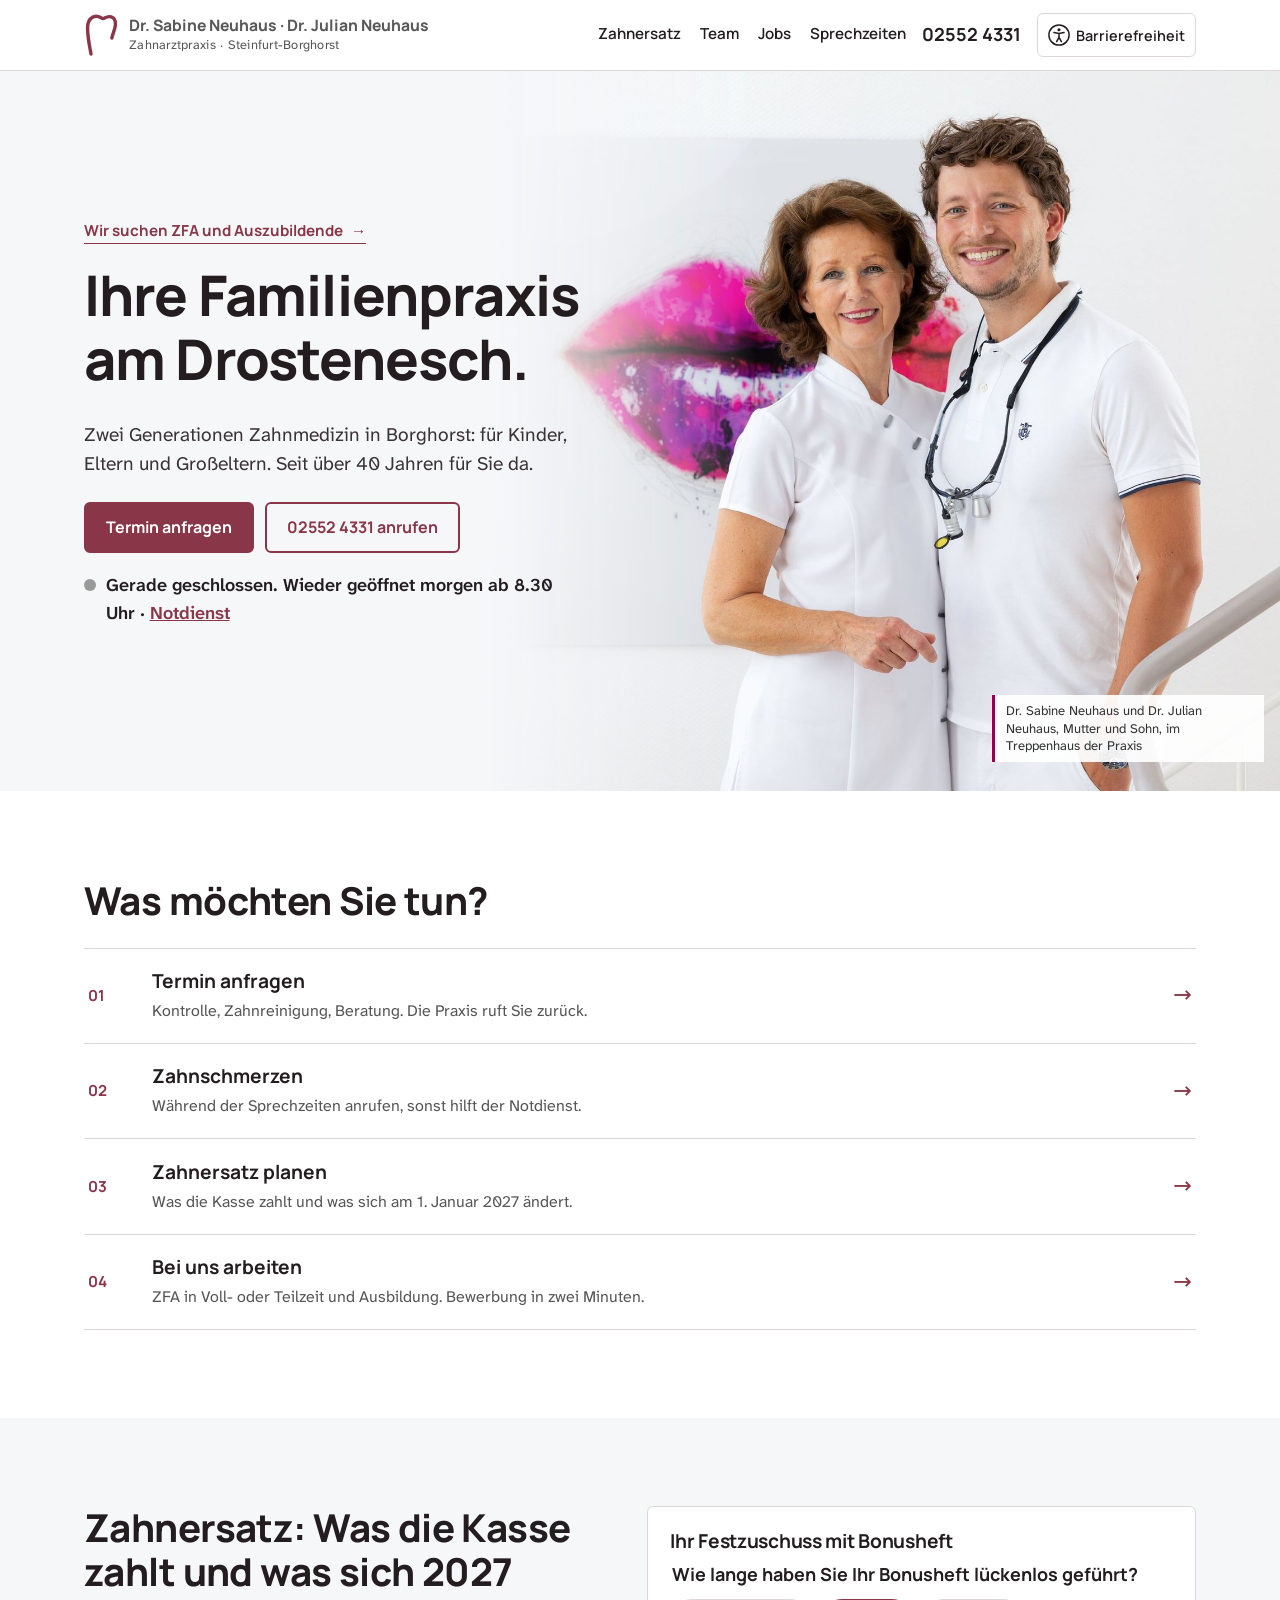
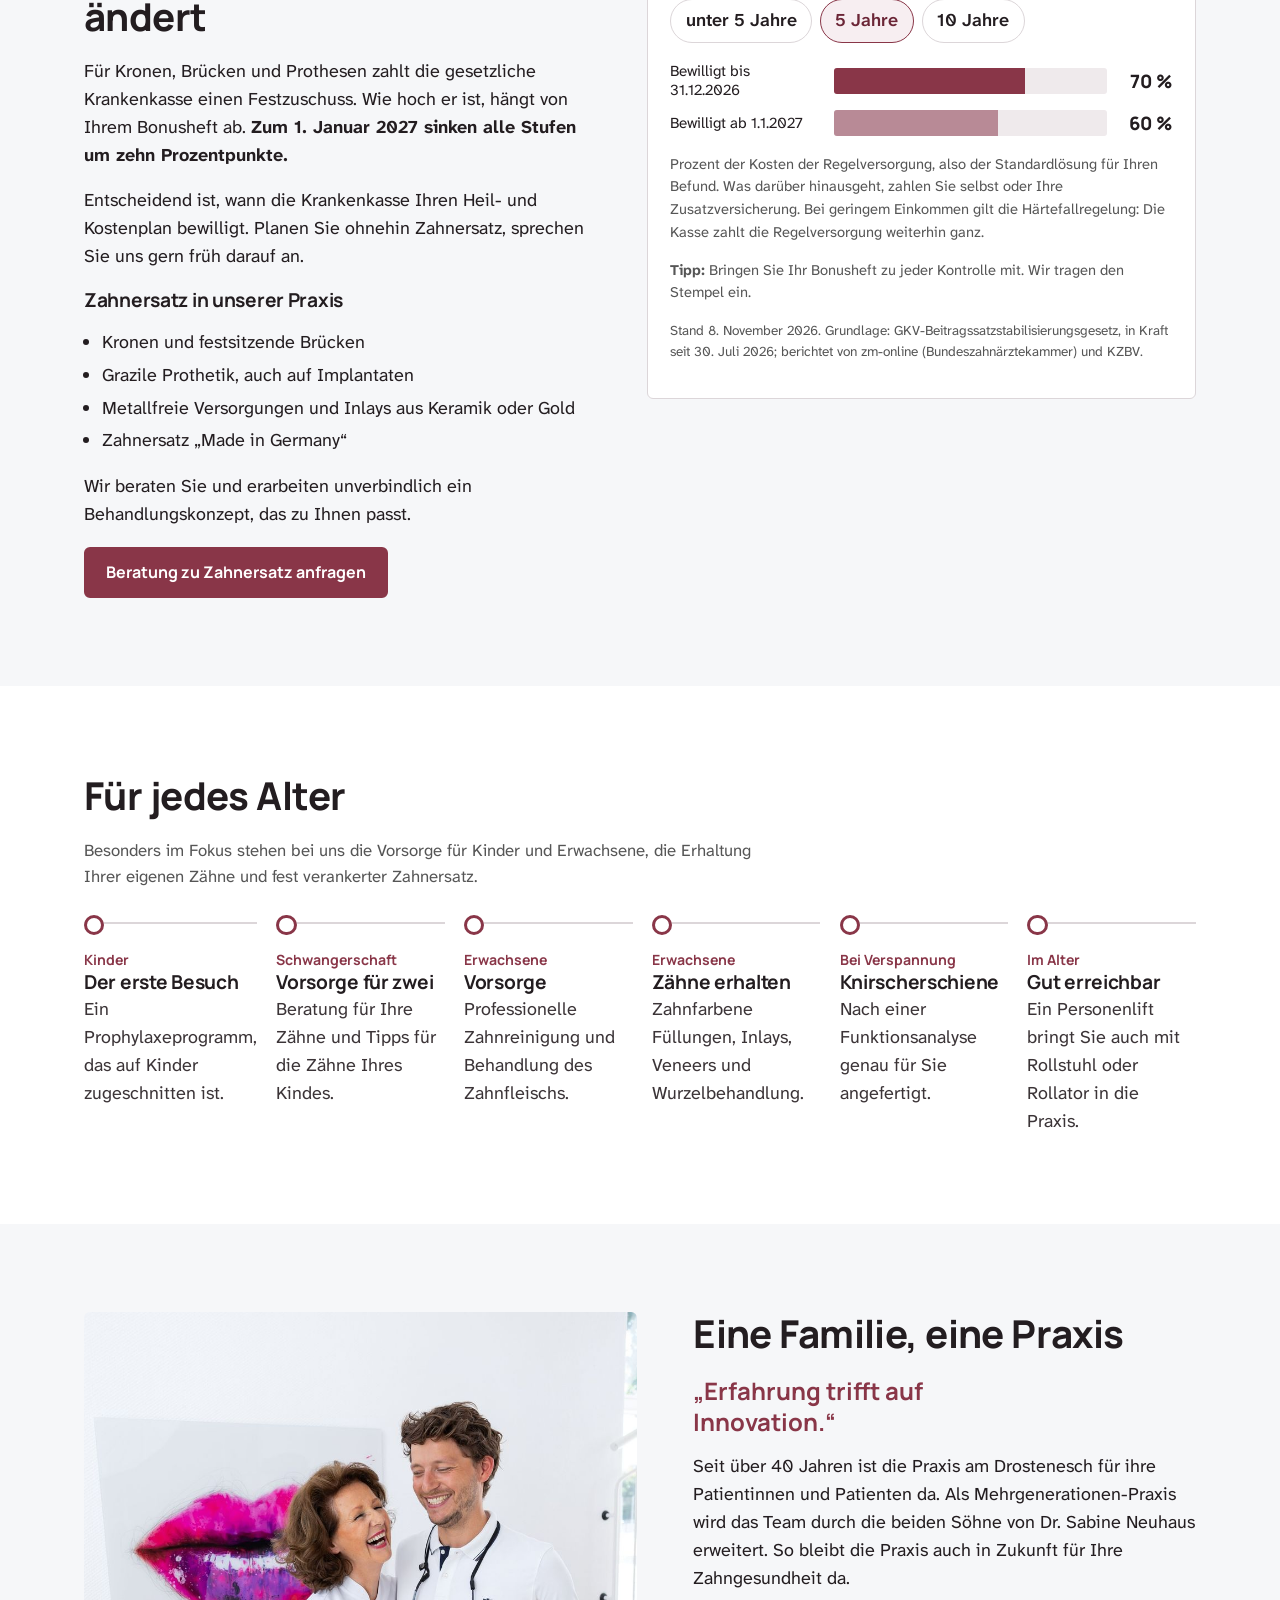
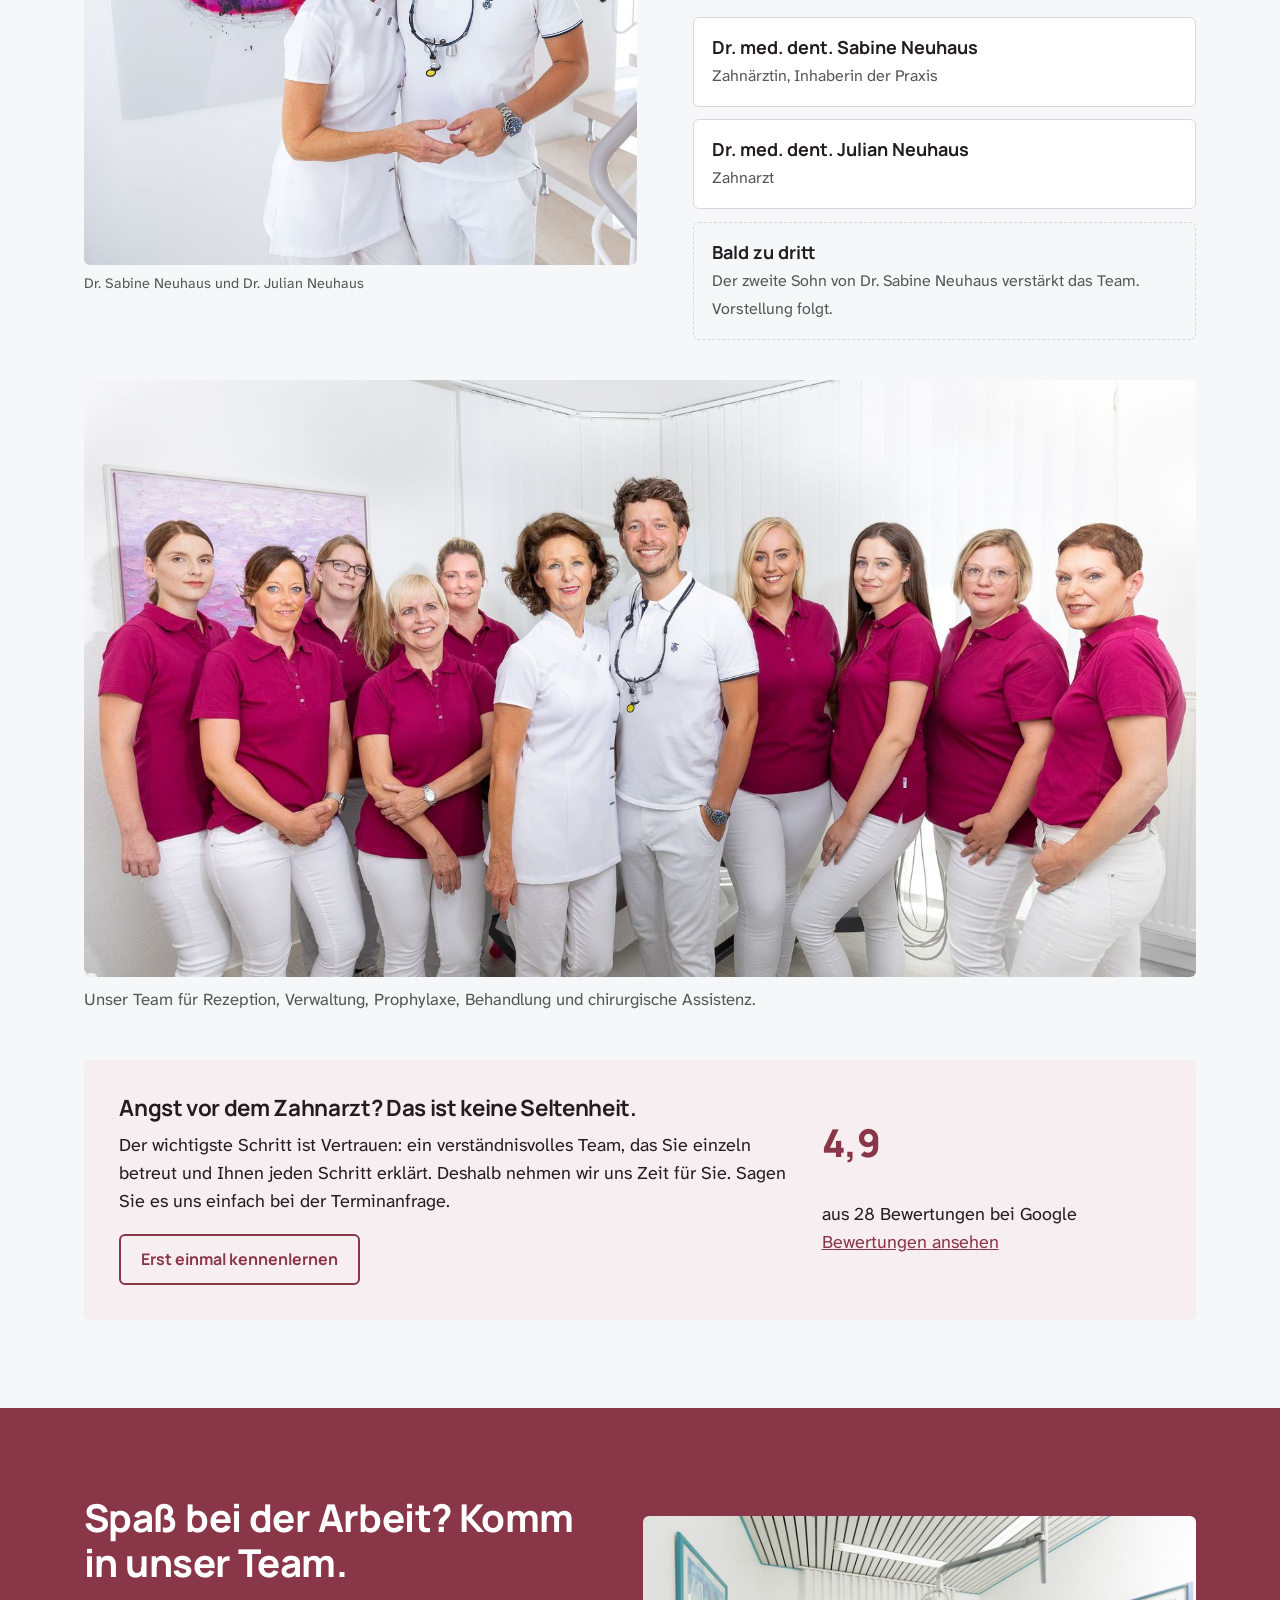
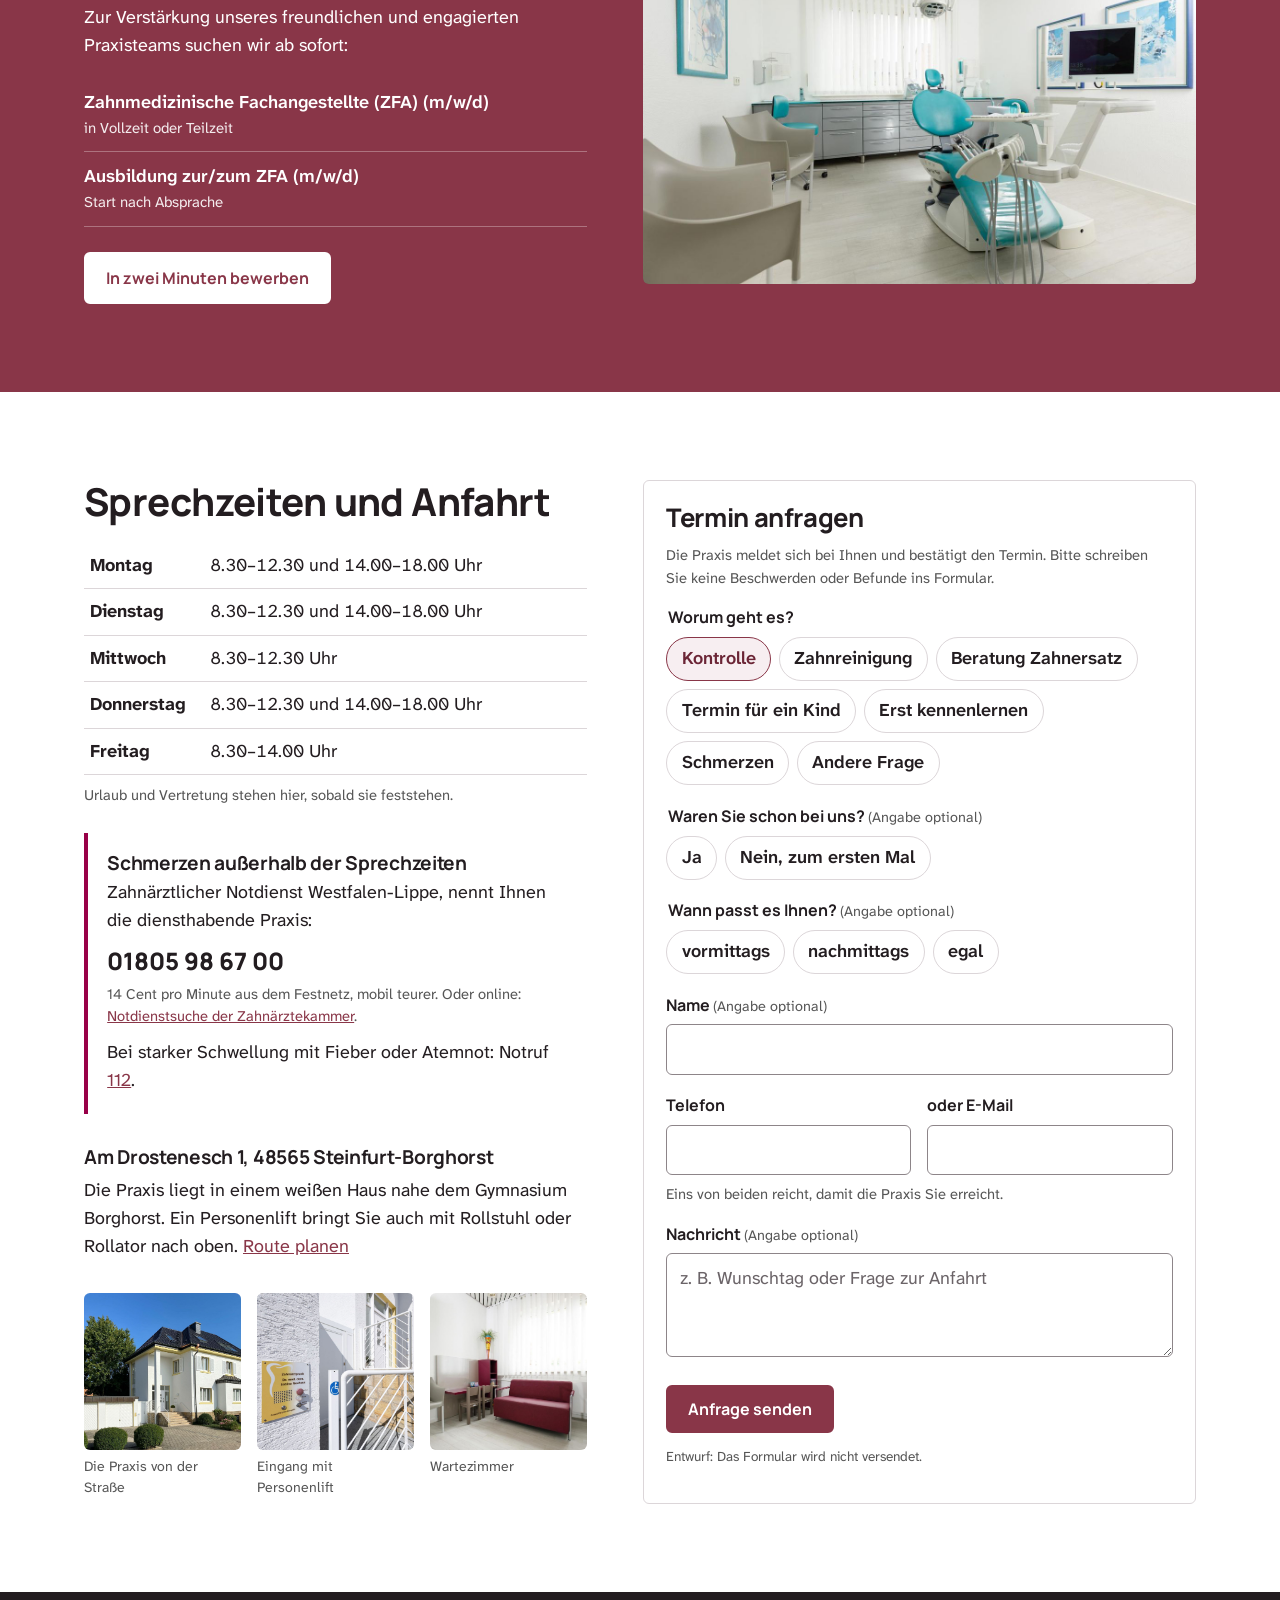
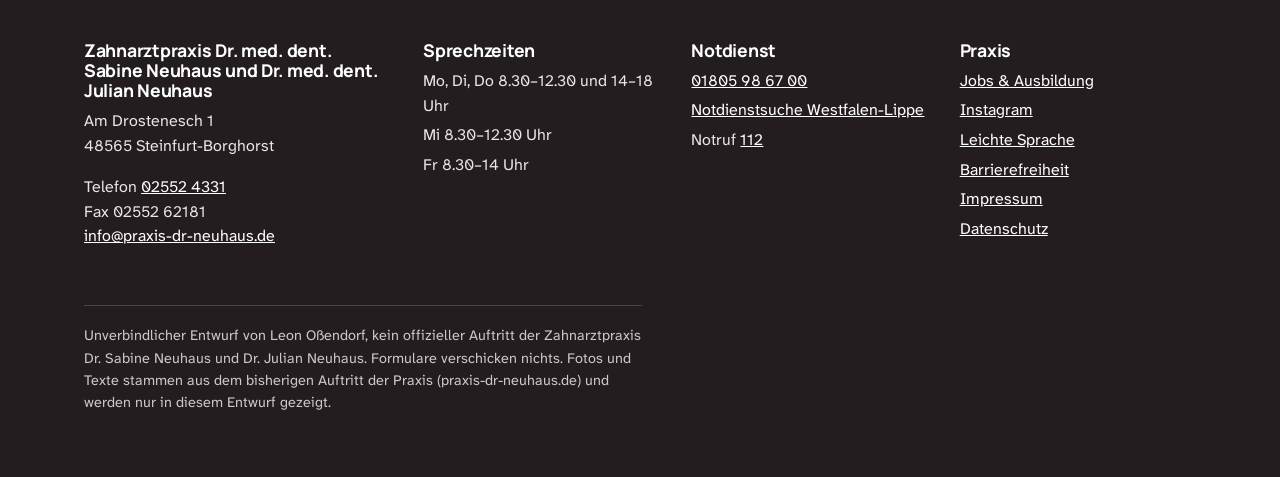
==== index.html @ eb85021a "Entwurf Zahnarztpraxis Dr. Neuhaus (Ivory) Co-Authored-By: Claude Opus 5.5 <noreply@anthropic.com>" ====
<!doctype html>
<html lang="de">
<head>
<meta charset="utf-8">
<meta name="viewport" content="width=device-width, initial-scale=1">
<meta name="robots" content="noindex,nofollow">
<title>Zahnarztpraxis Dr. Sabine Neuhaus und Dr. Julian Neuhaus – Steinfurt-Borghorst (Entwurf)</title>
<meta name="description" content="Familienpraxis Am Drostenesch 1 in Steinfurt-Borghorst. Vorsorge, Zahnerhaltung und Zahnersatz für Kinder, Eltern und Großeltern. Seit über 40 Jahren für Sie da.">
<link rel="preload" href="fonts/manrope-var.woff2" as="font" type="font/woff2" crossorigin>
<link rel="stylesheet" href="css/main.css">
<link rel="icon" href="data:image/svg+xml,%3Csvg xmlns='http://www.w3.org/2000/svg' viewBox='0 0 34 44'%3E%3Cpath d='M7 41C5 31 3.2 21 3.6 13.5 4 6.5 8.4 2.6 13.4 3.4c3 .5 4.2 2.2 5.6 2.2 1.6 0 3-1.9 6.2-2 4.4-.2 6.6 3.4 6.2 8.2-.4 4.8-2.4 8.3-3.6 13.2' fill='none' stroke='%23893648' stroke-width='3.4' stroke-linecap='round'/%3E%3C/svg%3E">
</head>
<body>
<a class="skip" href="#inhalt">Zum Inhalt springen</a>
<header class="kopf">
  <div class="wrap">
    <a class="marke" href="index.html">
      <svg viewBox="0 0 34 44" aria-hidden="true" focusable="false"><path d="M7 41C5 31 3.2 21 3.6 13.5 4 6.5 8.4 2.6 13.4 3.4c3 .5 4.2 2.2 5.6 2.2 1.6 0 3-1.9 6.2-2 4.4-.2 6.6 3.4 6.2 8.2-.4 4.8-2.4 8.3-3.6 13.2" fill="none" stroke="#893648" stroke-width="3.4" stroke-linecap="round" stroke-linejoin="round"/></svg>
      <span><b><span>Dr. Sabine Neuhaus</span> <span class="trenn">·</span> <span>Dr. Julian Neuhaus</span></b><small>Zahnarztpraxis · Steinfurt-Borghorst</small></span>
    </a>
    <nav class="nav" aria-label="Hauptmenü">
      <a href="index.html#zahnersatz">Zahnersatz</a>
      <a href="index.html#familie">Team</a>
      <a href="jobs.html">Jobs</a>
      <a href="index.html#kontakt">Sprechzeiten</a>
    </nav>
    <a class="tel" href="tel:+4925524331">02552 4331</a>
    <button class="a11y-btn" type="button" aria-expanded="false" aria-controls="a11y"><svg viewBox="0 0 24 24" aria-hidden="true" focusable="false"><circle cx="12" cy="12" r="11" fill="none" stroke="currentColor" stroke-width="1.6"/><circle cx="12" cy="6.3" r="1.7" fill="currentColor"/><path d="M6.5 9.2l5.5 1.2 5.5-1.2M12 10.4v4.2M12 14.6l-2.6 4.6M12 14.6l2.6 4.6" fill="none" stroke="currentColor" stroke-width="1.7" stroke-linecap="round"/></svg><span class="a11y-txt">Barrierefreiheit</span></button>
    <div class="a11y-panel" id="a11y" role="region" aria-label="Einstellungen zur Barrierefreiheit">
      <h2>Lesen leichter machen</h2>
      <button type="button" data-schalter="gross" aria-pressed="false">Schrift größer</button>
      <button type="button" data-schalter="kontrast" aria-pressed="false">Stärkerer Kontrast</button>
      <button type="button" data-schalter="ruhig" aria-pressed="false">Bewegungen aus</button>
      <button type="button" id="vorlesen" aria-pressed="false">Seite vorlesen</button>
      <a href="leichte-sprache.html">Leichte Sprache <span aria-hidden="true">→</span></a>
      <a href="barrierefreiheit.html">Erklärung zur Barrierefreiheit <span aria-hidden="true">→</span></a>
    </div>
  </div>
</header>
<main id="inhalt">

<section class="hero" aria-labelledby="h-start" style="padding:0">
  <div class="hero-bild">
    <img src="img/hero.jpg" width="1800" height="1286" alt="Dr. Sabine Neuhaus und ihr Sohn Dr. Julian Neuhaus in weißer Praxiskleidung im Treppenhaus der Praxis, hinter ihnen ein großes Gemälde mit pinkfarbenen Lippen." fetchpriority="high">
    <p class="etikett">Dr. Sabine Neuhaus und Dr. Julian Neuhaus, Mutter und Sohn, im Treppenhaus der Praxis</p>
  </div>
  <div class="wrap">
    <div class="hero-text">
      <a class="job-hinweis" href="jobs.html">Wir suchen ZFA und Auszubildende <span aria-hidden="true">→</span></a>
      <h1 id="h-start">Ihre Familienpraxis am Drostenesch.</h1>
      <p class="lead">Zwei Generationen Zahnmedizin in Borghorst: für Kinder, Eltern und Großeltern. Seit über 40 Jahren für Sie da.</p>
      <div class="knoepfe">
        <a class="btn" href="#termin">Termin anfragen</a>
        <a class="btn hell" href="tel:+4925524331">02552 4331 anrufen</a>
      </div>
      <p class="status" id="status" aria-live="polite"><span class="punkt" aria-hidden="true"></span><span id="status-text">Sprechzeiten: Mo bis Fr ab 8.30 Uhr</span></p>
    </div>
  </div>
</section>

<section aria-labelledby="h-wege">
  <div class="wrap">
    <h2 id="h-wege">Was möchten Sie tun?</h2>
    <ul class="wege">
      <li><a href="#termin" data-anliegen="kontrolle"><span class="nr">01</span><span><b>Termin anfragen</b><span class="k">Kontrolle, Zahnreinigung, Beratung. Die Praxis ruft Sie zurück.</span></span><span class="pfeil" aria-hidden="true">→</span></a></li>
      <li><a href="#notdienst"><span class="nr">02</span><span><b>Zahnschmerzen</b><span class="k">Während der Sprechzeiten anrufen, sonst hilft der Notdienst.</span></span><span class="pfeil" aria-hidden="true">→</span></a></li>
      <li><a href="#zahnersatz"><span class="nr">03</span><span><b>Zahnersatz planen</b><span class="k">Was die Kasse zahlt und was sich am 1. Januar 2027 ändert.</span></span><span class="pfeil" aria-hidden="true">→</span></a></li>
      <li><a href="jobs.html"><span class="nr">04</span><span><b>Bei uns arbeiten</b><span class="k">ZFA in Voll- oder Teilzeit und Ausbildung. Bewerbung in zwei Minuten.</span></span><span class="pfeil" aria-hidden="true">→</span></a></li>
    </ul>
  </div>
</section>

<section class="wand" id="zahnersatz" aria-labelledby="h-ze">
  <div class="wrap ze">
    <div class="zeig">
      <h2 id="h-ze">Zahnersatz: Was die Kasse zahlt und was sich 2027 ändert</h2>
      <p>Für Kronen, Brücken und Prothesen zahlt die gesetzliche Krankenkasse einen Festzuschuss. Wie hoch er ist, hängt von Ihrem Bonusheft ab. <strong>Zum 1. Januar 2027 sinken alle Stufen um zehn Prozentpunkte.</strong></p>
      <p>Entscheidend ist, wann die Krankenkasse Ihren Heil- und Kostenplan bewilligt. Planen Sie ohnehin Zahnersatz, sprechen Sie uns gern früh darauf an.</p>
      <h3>Zahnersatz in unserer Praxis</h3>
      <ul class="liste">
        <li>Kronen und festsitzende Brücken</li>
        <li>Grazile Prothetik, auch auf Implantaten</li>
        <li>Metallfreie Versorgungen und Inlays aus Keramik oder Gold</li>
        <li>Zahnersatz „Made in Germany“</li>
      </ul>
      <p>Wir beraten Sie und erarbeiten unverbindlich ein Behandlungskonzept, das zu Ihnen passt.</p>
      <a class="btn" href="#termin" data-anliegen="zahnersatz">Beratung zu Zahnersatz anfragen</a>
    </div>
    <div class="rechner zeig" role="region" aria-labelledby="h-rechner">
      <h3 id="h-rechner">Ihr Festzuschuss mit Bonusheft</h3>
      <fieldset>
        <legend>Wie lange haben Sie Ihr Bonusheft lückenlos geführt?</legend>
        <div class="seg">
          <label><input type="radio" name="bonus" value="0"><span>unter 5 Jahre</span></label>
          <label><input type="radio" name="bonus" value="5" checked><span>5 Jahre</span></label>
          <label><input type="radio" name="bonus" value="10"><span>10 Jahre</span></label>
        </div>
      </fieldset>
      <div class="balken" aria-live="polite">
        <div class="zeile"><span class="lbl">Bewilligt bis 31.12.2026</span><span class="bahn"><span class="fuell" id="b-alt"></span></span><span class="wert" id="w-alt">70 %</span></div>
        <div class="zeile"><span class="lbl">Bewilligt ab 1.1.2027</span><span class="bahn"><span class="fuell neu" id="b-neu"></span></span><span class="wert" id="w-neu">60 %</span></div>
      </div>
      <p class="klein">Prozent der Kosten der Regelversorgung, also der Standardlösung für Ihren Befund. Was darüber hinausgeht, zahlen Sie selbst oder Ihre Zusatzversicherung. Bei geringem Einkommen gilt die Härtefallregelung: Die Kasse zahlt die Regelversorgung weiterhin ganz.</p>
      <p class="klein"><strong>Tipp:</strong> Bringen Sie Ihr Bonusheft zu jeder Kontrolle mit. Wir tragen den Stempel ein.</p>
      <p class="quelle">Stand 8. November 2026. Grundlage: GKV-Beitragssatzstabilisierungsgesetz, in Kraft seit 30. Juli 2026; berichtet von zm-online (Bundeszahnärztekammer) und KZBV.</p>
    </div>
  </div>
</section>

<section aria-labelledby="h-alter">
  <div class="wrap">
    <h2 id="h-alter">Für jedes Alter</h2>
    <p class="unterzeile">Besonders im Fokus stehen bei uns die Vorsorge für Kinder und Erwachsene, die Erhaltung Ihrer eigenen Zähne und fest verankerter Zahnersatz.</p>
    <ol class="linie">
      <li class="zeig"><span class="alter">Kinder</span><h3>Der erste Besuch</h3><p>Ein Prophylaxeprogramm, das auf Kinder zugeschnitten ist.</p></li>
      <li class="zeig"><span class="alter">Schwangerschaft</span><h3>Vorsorge für zwei</h3><p>Beratung für Ihre Zähne und Tipps für die Zähne Ihres Kindes.</p></li>
      <li class="zeig"><span class="alter">Erwachsene</span><h3>Vorsorge</h3><p>Professionelle Zahnreinigung und Behandlung des Zahnfleischs.</p></li>
      <li class="zeig"><span class="alter">Erwachsene</span><h3>Zähne erhalten</h3><p>Zahnfarbene Füllungen, Inlays, Veneers und Wurzelbehandlung.</p></li>
      <li class="zeig"><span class="alter">Bei Verspannung</span><h3>Knirscherschiene</h3><p>Nach einer Funktionsanalyse genau für Sie angefertigt.</p></li>
      <li class="zeig"><span class="alter">Im Alter</span><h3>Gut erreichbar</h3><p>Ein Personenlift bringt Sie auch mit Rollstuhl oder Rollator in die Praxis.</p></li>
    </ol>
  </div>
</section>

<section class="wand" id="familie" aria-labelledby="h-familie">
  <div class="wrap">
    <div class="familie">
      <figure class="zeig">
        <img src="img/duo.jpg" width="1000" height="1000" alt="Dr. Sabine Neuhaus und Dr. Julian Neuhaus lachen gemeinsam vor dem Lippen-Gemälde im Treppenhaus." loading="lazy">
        <figcaption>Dr. Sabine Neuhaus und Dr. Julian Neuhaus</figcaption>
      </figure>
      <div class="zeig">
        <h2 id="h-familie">Eine Familie, eine Praxis</h2>
        <p class="zitat">„Erfahrung trifft auf Innovation.“</p>
        <p>Seit über 40 Jahren ist die Praxis am Drostenesch für ihre Patientinnen und Patienten da. Als Mehrgenerationen-Praxis wird das Team durch die beiden Söhne von Dr. Sabine Neuhaus erweitert. So bleibt die Praxis auch in Zukunft für Ihre Zahngesundheit da.</p>
        <ul class="aerzte">
          <li><b>Dr. med. dent. Sabine Neuhaus</b><span>Zahnärztin, Inhaberin der Praxis</span></li>
          <li><b>Dr. med. dent. Julian Neuhaus</b><span>Zahnarzt</span></li>
          <li class="bald"><b>Bald zu dritt</b><span>Der zweite Sohn von Dr. Sabine Neuhaus verstärkt das Team. Vorstellung folgt.</span></li>
        </ul>
      </div>
    </div>
    <figure class="team-bild zeig">
      <img src="img/team.jpg" width="1600" height="859" alt="Das Praxisteam: die beiden Zahnärzte in Weiß und neun Mitarbeiterinnen in beerenfarbenen Poloshirts im hellen Treppenhaus." loading="lazy">
      <figcaption class="unterzeile" style="margin-top:.6rem">Unser Team für Rezeption, Verwaltung, Prophylaxe, Behandlung und chirurgische Assistenz.</figcaption>
    </figure>
    <div class="angst zeig">
      <div>
        <h3>Angst vor dem Zahnarzt? Das ist keine Seltenheit.</h3>
        <p>Der wichtigste Schritt ist Vertrauen: ein verständnisvolles Team, das Sie einzeln betreut und Ihnen jeden Schritt erklärt. Deshalb nehmen wir uns Zeit für Sie. Sagen Sie es uns einfach bei der Terminanfrage.</p>
        <a class="btn hell" href="#termin" data-anliegen="kennenlernen">Erst einmal kennenlernen</a>
      </div>
      <div>
        <p class="sterne">4,9 <span class="sr">von 5 Sternen</span></p>
        <p style="margin:.3rem 0 0">aus 28 Bewertungen bei Google<br><a href="https://www.google.com/maps?cid=17526460010346938370">Bewertungen ansehen</a></p>
      </div>
    </div>
  </div>
</section>

<section class="jobs" aria-labelledby="h-jobs">
  <div class="wrap jobs-grid">
    <div class="zeig">
      <h2 id="h-jobs">Spaß bei der Arbeit? Komm in unser Team.</h2>
      <p>Zur Verstärkung unseres freundlichen und engagierten Praxisteams suchen wir ab sofort:</p>
      <ul class="stellen">
        <li>Zahnmedizinische Fachangestellte (ZFA) (m/w/d)<small>in Vollzeit oder Teilzeit</small></li>
        <li>Ausbildung zur/zum ZFA (m/w/d)<small>Start nach Absprache</small></li>
      </ul>
      <a class="btn" href="jobs.html">In zwei Minuten bewerben</a>
    </div>
    <img class="zeig" src="img/behandlung.jpg" width="1200" height="800" alt="Heller Behandlungsraum mit Behandlungsstuhl, Bildschirm und Bildern an der Wand." loading="lazy">
  </div>
</section>

<section id="kontakt" aria-labelledby="h-kontakt">
  <div class="wrap kontakt-grid">
    <div>
      <h2 id="h-kontakt">Sprechzeiten und Anfahrt</h2>
      <table class="zeiten" id="zeiten">
        <caption class="sr">Sprechzeiten der Praxis</caption>
        <tbody>
          <tr data-tag="1"><th scope="row">Montag</th><td>8.30–12.30 und 14.00–18.00 Uhr</td></tr>
          <tr data-tag="2"><th scope="row">Dienstag</th><td>8.30–12.30 und 14.00–18.00 Uhr</td></tr>
          <tr data-tag="3"><th scope="row">Mittwoch</th><td>8.30–12.30 Uhr</td></tr>
          <tr data-tag="4"><th scope="row">Donnerstag</th><td>8.30–12.30 und 14.00–18.00 Uhr</td></tr>
          <tr data-tag="5"><th scope="row">Freitag</th><td>8.30–14.00 Uhr</td></tr>
        </tbody>
      </table>
      <p class="hinweis" style="margin-top:.6rem">Urlaub und Vertretung stehen hier, sobald sie feststehen.</p>

      <div class="notdienst" id="notdienst">
        <h3>Schmerzen außerhalb der Sprechzeiten</h3>
        <p style="margin:0 0 .4rem">Zahnärztlicher Notdienst Westfalen-Lippe, nennt Ihnen die diensthabende Praxis:</p>
        <a class="nummer" href="tel:+491805986700">01805 98 67 00</a>
        <p class="hinweis" style="margin:.3rem 0 .6rem">14 Cent pro Minute aus dem Festnetz, mobil teurer. Oder online: <a href="https://www.zahnaerzte-wl.de/pages/notdienstsuche">Notdienstsuche der Zahnärztekammer</a>.</p>
        <p style="margin:0">Bei starker Schwellung mit Fieber oder Atemnot: Notruf <a href="tel:112">112</a>.</p>
      </div>

      <h3 style="margin-top:2rem">Am Drostenesch 1, 48565 Steinfurt-Borghorst</h3>
      <p>Die Praxis liegt in einem weißen Haus nahe dem Gymnasium Borghorst. Ein Personenlift bringt Sie auch mit Rollstuhl oder Rollator nach oben. <a href="https://www.openstreetmap.org/directions?to=52.1271%2C7.4017#map=17/52.1271/7.4017">Route planen</a></p>
      <div class="anfahrt">
        <figure><img src="img/haus.jpg" width="1400" height="1050" alt="Die weiße Villa der Praxis mit dunklem Dach, Treppe zum Eingang und Hecken davor." loading="lazy"><figcaption>Die Praxis von der Straße</figcaption></figure>
        <figure><img src="img/eingang.jpg" width="1000" height="1000" alt="Eingang mit Praxisschild und Rollstuhl-Zeichen am Personenlift." loading="lazy"><figcaption>Eingang mit Personenlift</figcaption></figure>
        <figure><img src="img/wartezimmer.jpg" width="1200" height="754" alt="Helles Wartezimmer mit beerenfarbenem Sofa und grauen Stühlen." loading="lazy"><figcaption>Wartezimmer</figcaption></figure>
      </div>
    </div>

    <div id="termin">
      <form class="form" id="form-termin" novalidate>
        <h2>Termin anfragen</h2>
        <p class="hinweis">Die Praxis meldet sich bei Ihnen und bestätigt den Termin. Bitte schreiben Sie keine Beschwerden oder Befunde ins Formular.</p>
        <div class="feld">
          <fieldset><legend>Worum geht es?</legend>
            <div class="seg" id="anliegen">
              <label><input type="radio" name="anliegen" value="kontrolle" checked><span>Kontrolle</span></label>
              <label><input type="radio" name="anliegen" value="pzr"><span>Zahnreinigung</span></label>
              <label><input type="radio" name="anliegen" value="zahnersatz"><span>Beratung Zahnersatz</span></label>
              <label><input type="radio" name="anliegen" value="kind"><span>Termin für ein Kind</span></label>
              <label><input type="radio" name="anliegen" value="kennenlernen"><span>Erst kennenlernen</span></label>
              <label><input type="radio" name="anliegen" value="schmerzen"><span>Schmerzen</span></label>
              <label><input type="radio" name="anliegen" value="frage"><span>Andere Frage</span></label>
            </div>
          </fieldset>
          <p class="info-schmerz" id="info-schmerz">Bei Schmerzen rufen Sie bitte direkt an: <a href="tel:+4925524331">02552 4331</a>. Außerhalb der Sprechzeiten hilft der <a href="#notdienst">Notdienst</a>.</p>
        </div>
        <div class="feld">
          <fieldset><legend>Waren Sie schon bei uns? <span class="opt">(Angabe optional)</span></legend>
            <div class="seg">
              <label><input type="radio" name="patient" value="ja"><span>Ja</span></label>
              <label><input type="radio" name="patient" value="nein"><span>Nein, zum ersten Mal</span></label>
            </div>
          </fieldset>
        </div>
        <div class="feld">
          <fieldset><legend>Wann passt es Ihnen? <span class="opt">(Angabe optional)</span></legend>
            <div class="seg">
              <label><input type="checkbox" name="zeit" value="vormittags"><span>vormittags</span></label>
              <label><input type="checkbox" name="zeit" value="nachmittags"><span>nachmittags</span></label>
              <label><input type="checkbox" name="zeit" value="egal"><span>egal</span></label>
            </div>
          </fieldset>
        </div>
        <div class="feld"><label for="t-name">Name <span class="opt">(Angabe optional)</span></label><input id="t-name" name="name" type="text" autocomplete="name"></div>
        <div class="zwei">
          <div class="feld"><label for="t-tel">Telefon</label><input id="t-tel" name="telefon" type="tel" autocomplete="tel" aria-describedby="t-rueck"></div>
          <div class="feld"><label for="t-mail">oder E-Mail</label><input id="t-mail" name="email" type="email" autocomplete="email" aria-describedby="t-rueck"></div>
        </div>
        <p class="hinweis" id="t-rueck" style="margin-top:-.6rem">Eins von beiden reicht, damit die Praxis Sie erreicht.</p>
        <p class="fehler" id="t-fehler" role="alert" hidden>Bitte geben Sie eine Telefonnummer oder eine E-Mail-Adresse an.</p>
        <div class="feld"><label for="t-nachricht">Nachricht <span class="opt">(Angabe optional)</span></label><textarea id="t-nachricht" name="nachricht" placeholder="z. B. Wunschtag oder Frage zur Anfahrt"></textarea></div>
        <button class="btn" type="submit">Anfrage senden</button>
        <p class="entwurf-vermerk">Entwurf: Das Formular wird nicht versendet.</p>
      </form>
      <div class="danke" id="danke-termin" tabindex="-1">
        <h3>Danke, Ihre Anfrage ist da.</h3>
        <p>In der fertigen Website käme Ihre Anfrage jetzt verschlüsselt am Empfang an. Die Praxis ruft Sie zurück oder schreibt Ihnen und bestätigt den Termin.</p>
        <p class="entwurf-vermerk">Entwurf: Es wurde nichts versendet.</p>
      </div>
    </div>
  </div>
</section>

</main>
<footer class="fuss">
  <div class="wrap">
    <div class="spalten">
      <div>
        <h2>Zahnarztpraxis Dr. med. dent. Sabine Neuhaus und Dr. med. dent. Julian Neuhaus</h2>
        <p>Am Drostenesch 1<br>48565 Steinfurt-Borghorst</p>
        <p>Telefon <a href="tel:+4925524331">02552 4331</a><br>Fax 02552 62181<br><a href="mailto:info@praxis-dr-neuhaus.de">info@praxis-dr-neuhaus.de</a></p>
      </div>
      <div>
        <h2>Sprechzeiten</h2>
        <ul><li>Mo, Di, Do 8.30–12.30 und 14–18 Uhr</li><li>Mi 8.30–12.30 Uhr</li><li>Fr 8.30–14 Uhr</li></ul>
      </div>
      <div>
        <h2>Notdienst</h2>
        <ul><li><a href="tel:+491805986700">01805 98 67 00</a></li><li><a href="https://www.zahnaerzte-wl.de/pages/notdienstsuche">Notdienstsuche Westfalen-Lippe</a></li><li>Notruf <a href="tel:112">112</a></li></ul>
      </div>
      <div>
        <h2>Praxis</h2>
        <ul>
          <li><a href="jobs.html">Jobs &amp; Ausbildung</a></li>
          <li><a href="https://www.instagram.com/zahnarztpraxis_dr.neuhaus/">Instagram</a></li>
          <li><a href="leichte-sprache.html">Leichte Sprache</a></li>
          <li><a href="barrierefreiheit.html">Barrierefreiheit</a></li>
          <li><a href="impressum.html">Impressum</a></li>
          <li><a href="datenschutz.html">Datenschutz</a></li>
        </ul>
      </div>
    </div>
    <p class="entwurf">Unverbindlicher Entwurf von Leon Oßendorf, kein offizieller Auftritt der Zahnarztpraxis Dr. Sabine Neuhaus und Dr. Julian Neuhaus. Formulare verschicken nichts. Fotos und Texte stammen aus dem bisherigen Auftritt der Praxis (praxis-dr-neuhaus.de) und werden nur in diesem Entwurf gezeigt.</p>
  </div>
</footer>
<nav class="leiste" aria-label="Schnellzugriff">
  <a href="tel:+4925524331"><svg viewBox="0 0 24 24" aria-hidden="true"><path d="M6.6 10.8a15.1 15.1 0 0 0 6.6 6.6l2.2-2.2c.3-.3.7-.4 1-.2 1.1.4 2.3.6 3.6.6.6 0 1 .4 1 1V20c0 .6-.4 1-1 1A17 17 0 0 1 3 4c0-.6.4-1 1-1h3.5c.6 0 1 .4 1 1 0 1.3.2 2.5.6 3.6.1.3 0 .7-.2 1z" fill="currentColor"/></svg>Anrufen</a>
  <a href="index.html#termin"><svg viewBox="0 0 24 24" aria-hidden="true"><rect x="3" y="5" width="18" height="16" rx="2" fill="none" stroke="currentColor" stroke-width="2"/><path d="M3 10h18M8 3v4M16 3v4" stroke="currentColor" stroke-width="2"/></svg>Termin</a>
  <a href="index.html#notdienst"><svg viewBox="0 0 24 24" aria-hidden="true"><path d="M12 3v18M3 12h18" stroke="currentColor" stroke-width="3" stroke-linecap="round"/></svg>Notdienst</a>
</nav>
<script src="js/main.js"></script>
</body>
</html>
---- css/main.css ----
/* Zahnarztpraxis Dr. Neuhaus – Entwurf von Leon Oßendorf */
@font-face{font-family:"Manrope";src:url(../fonts/manrope-var.woff2) format("woff2");font-weight:200 800;font-display:swap}
@font-face{font-family:"Atkinson";src:url(../fonts/atkinson-var.woff2) format("woff2");font-weight:200 800;font-display:swap}

:root{
  --wein:#893648;      /* Logo */
  --wein-dunkel:#6b2536;
  --beere:#980048;     /* Teamkleidung */
  --tint:#f7eef1;
  --wand:#f6f7f9;      /* Wand im Treppenhaus */
  --ink:#231d20;
  --grau:#565656;
  --linie:#dcd6d9;
  --weiss:#fff;
  --fs:1.125rem;
  --maxw:72rem;
  --r:6px;
}
html.gross{font-size:118.75%}
html.kontrast{--wein:#5a1626;--wein-dunkel:#3e0d19;--grau:#2a2a2a;--ink:#000;--linie:#666;--tint:#fff;--wand:#fff}
html.kontrast img{filter:contrast(1.05)}

*{box-sizing:border-box}
html{scroll-behavior:smooth;-webkit-text-size-adjust:100%}
body{margin:0;font-family:"Atkinson",system-ui,sans-serif;font-size:var(--fs);line-height:1.55;color:var(--ink);background:var(--weiss)}
img{max-width:100%;height:auto;display:block}
a{color:var(--wein)}
a:hover{color:var(--wein-dunkel)}
h1,h2,h3{font-family:"Manrope",system-ui,sans-serif;line-height:1.15;letter-spacing:-.015em;margin:0 0 .5em;color:var(--ink)}
h1{font-size:clamp(2.1rem,5.2vw,3.5rem);font-weight:750;text-wrap:balance}
h2{font-size:clamp(1.65rem,3.4vw,2.4rem);font-weight:750}
h3{font-size:1.2rem;font-weight:700}
p{margin:0 0 1em;max-width:62ch}
:focus-visible{outline:3px solid var(--beere);outline-offset:3px;border-radius:2px}
.skip{position:absolute;left:-999px;top:0;background:var(--ink);color:#fff;padding:.7rem 1rem;z-index:100}
.skip:focus{left:1rem;top:1rem}
.wrap{max-width:var(--maxw);margin:0 auto;padding:0 1.25rem}
.sr{position:absolute;width:1px;height:1px;overflow:hidden;clip:rect(0 0 0 0);white-space:nowrap}

/* Kopf */
.kopf{position:sticky;top:0;z-index:50;background:rgba(255,255,255,.96);backdrop-filter:blur(6px);border-bottom:1px solid var(--linie)}
.kopf .wrap{display:flex;flex-wrap:wrap;align-items:center;gap:0 1rem;min-height:4.4rem;position:relative}
.marke{display:flex;align-items:center;gap:.7rem;text-decoration:none;color:var(--grau);margin-right:auto}
.marke svg{width:34px;height:44px;flex:none}
.marke b{display:block;font-family:"Manrope";font-weight:750;font-size:.98rem;line-height:1.2;color:#595959}
.marke small{display:block;font-size:.8rem;color:var(--grau);letter-spacing:.02em}
.nav{display:flex;gap:1.2rem;order:5;width:100%;overflow-x:auto;padding:0 0 .35rem;scrollbar-width:none}
.nav::-webkit-scrollbar{display:none}
.nav a{white-space:nowrap}
@media (max-width:1119px){.nav{gap:1rem}.nav a{font-size:.9rem}}
.nav a{text-decoration:none;color:var(--ink);font-weight:600;font-family:"Manrope";font-size:.95rem;padding:.4rem 0;border-bottom:2px solid transparent}
.nav a:hover,.nav a[aria-current]{border-color:var(--wein);color:var(--ink)}
.kopf .tel{display:none;font-weight:700;text-decoration:none;font-family:"Manrope";color:var(--ink);white-space:nowrap}
.btn{display:inline-flex;align-items:center;justify-content:center;gap:.5rem;min-height:48px;padding:.7rem 1.25rem;border-radius:var(--r);border:2px solid var(--wein);background:var(--wein);color:#fff;font-family:"Manrope";font-weight:700;font-size:1rem;text-decoration:none;cursor:pointer;transition:background .25s,transform .25s}
.btn:hover{background:var(--wein-dunkel);border-color:var(--wein-dunkel);color:#fff}
.btn.hell{background:transparent;color:var(--wein)}
.btn.hell:hover{background:var(--tint);color:var(--wein-dunkel)}
.a11y-btn{display:inline-flex;align-items:center;gap:.4rem;min-height:44px;padding:.4rem .6rem;border:1px solid var(--linie);border-radius:var(--r);background:#fff;color:var(--ink);font:600 .9rem "Manrope";cursor:pointer}
.a11y-btn svg{width:22px;height:22px}
.a11y-panel{position:absolute;right:1rem;top:calc(100% + .4rem);width:min(21rem,calc(100vw - 2rem));background:#fff;border:1px solid var(--linie);border-radius:var(--r);box-shadow:0 12px 30px rgba(0,0,0,.12);padding:1rem;display:none}
.a11y-panel.offen{display:block}
.a11y-panel h2{font-size:1.05rem;margin-bottom:.6rem}
.a11y-panel button,.a11y-panel a{display:flex;width:100%;justify-content:space-between;align-items:center;min-height:44px;padding:.5rem .7rem;margin:.3rem 0;border:1px solid var(--linie);border-radius:var(--r);background:#fff;color:var(--ink);font:600 .95rem "Atkinson";text-decoration:none;cursor:pointer;text-align:left}
.a11y-panel [aria-pressed=true]{background:var(--tint);border-color:var(--wein)}
.a11y-panel [aria-pressed=true]::after{content:"an";font-size:.8rem;color:var(--wein)}

/* Hero */
.hero{background:var(--wand);position:relative;overflow:hidden}
.hero-bild{position:relative}
.hero-bild img{width:100%;height:48vh;min-height:280px;max-height:520px;object-fit:cover;object-position:68% 20%}
.hero-text{padding:1.6rem 0 2.4rem}
.job-hinweis{display:inline-flex;gap:.5rem;align-items:center;font-weight:700;font-family:"Manrope";font-size:.95rem;color:var(--wein);text-decoration:none;border-bottom:1px solid currentColor;margin-bottom:1.2rem}
.hero p.lead{font-size:1.2rem;color:#3b3437}
.hero .knoepfe{display:flex;flex-wrap:wrap;gap:.7rem;margin:1.4rem 0 1.2rem}
.status{display:flex;align-items:flex-start;gap:.6rem;font-weight:600}
.status .punkt{margin-top:.45rem}
.status .punkt{width:.75rem;height:.75rem;border-radius:50%;background:#9a9a9a;flex:none}
.status.auf .punkt{background:#2f7d4f;box-shadow:0 0 0 4px rgba(47,125,79,.15)}
.status a{font-weight:600}
.etikett{position:absolute;right:1rem;bottom:1rem;background:rgba(255,255,255,.92);padding:.45rem .7rem;font-size:.82rem;line-height:1.35;border-left:3px solid var(--beere);color:#333;max-width:17rem}

/* Abschnitte */
section{padding:4rem 0}
.wand{background:var(--wand)}
.unterzeile{color:var(--grau);font-size:1.05rem}

/* Wege */
.wege{list-style:none;padding:0;margin:1.5rem 0 0;border-top:1px solid var(--linie)}
.wege a{display:grid;grid-template-columns:3rem 1fr auto;align-items:center;gap:1rem;padding:1.15rem .25rem;border-bottom:1px solid var(--linie);text-decoration:none;color:var(--ink);transition:background .25s,padding .25s}
.wege a:hover{background:var(--tint);padding-left:.8rem}
.wege .nr{font-family:"Manrope";font-weight:700;color:var(--wein);font-size:.95rem}
.wege b{font-family:"Manrope";font-size:1.2rem;display:block}
.wege span.k{color:var(--grau);font-size:1rem}
.wege .pfeil{font-size:1.4rem;color:var(--wein)}

/* Zahnersatz */
.ze{display:grid;gap:2.5rem}
.rechner{background:#fff;border:1px solid var(--linie);border-radius:var(--r);padding:1.4rem}
.rechner fieldset{border:0;padding:0;margin:0 0 1.2rem}
.rechner legend{font-weight:700;margin-bottom:.6rem;font-family:"Manrope"}
.seg{display:flex;flex-wrap:wrap;gap:.5rem}
.seg label{position:relative}
.seg input{position:absolute;opacity:0;width:1px;height:1px}
.seg span{display:inline-flex;align-items:center;min-height:44px;padding:.45rem .9rem;border:1.5px solid var(--linie);border-radius:999px;cursor:pointer;font-weight:600;background:#fff}
.seg input:checked+span{border-color:var(--wein);background:var(--tint);color:var(--wein-dunkel)}
.seg input:focus-visible+span{outline:3px solid var(--beere);outline-offset:2px}
.balken{margin:.3rem 0 1rem}
.balken .zeile{display:grid;grid-template-columns:9.5rem 1fr 3.4rem;gap:.7rem;align-items:center;margin:.55rem 0}
.balken .bahn{height:1.6rem;background:#efeaec;border-radius:3px;overflow:hidden}
.balken .fuell{display:block;height:100%;background:var(--wein);width:0;transition:width .6s cubic-bezier(.2,.7,.2,1)}
.balken .fuell.neu{background:#b88a96}
.balken .wert{font-family:"Manrope";font-weight:800;font-size:1.15rem;text-align:right}
.balken .lbl{font-size:.95rem;line-height:1.25}
@media (max-width:639px){.balken .zeile{grid-template-columns:1fr 3.4rem;row-gap:.25rem}.balken .lbl{grid-column:1/-1}}
.rechner .klein{font-size:.92rem;color:var(--grau)}
.liste{padding-left:1.1rem}
.liste li{margin:.3rem 0}
.quelle{font-size:.85rem;color:var(--grau)}

/* Lebenslinie */
.linie{list-style:none;margin:2rem 0 0;padding:0;display:grid;gap:0}
.linie li{position:relative;padding:0 0 1.6rem 2.2rem;border-left:2px solid var(--linie);margin-left:.5rem}
.linie li:last-child{border-color:transparent}
.linie li::before{content:"";position:absolute;left:-.55rem;top:.2rem;width:.9rem;height:.9rem;border-radius:50%;background:#fff;border:3px solid var(--wein)}
.linie h3{margin-bottom:.2rem}
.linie p{margin:0;color:#3b3437}
.linie .alter{display:block;font-size:.88rem;color:var(--wein);font-weight:700;font-family:"Manrope"}

/* Familie */
.familie{display:grid;gap:2rem;align-items:start}
.familie figure{margin:0}
.familie figcaption{font-size:.9rem;color:var(--grau);margin-top:.5rem}
.zitat{font-family:"Manrope";font-size:1.5rem;font-weight:700;line-height:1.3;color:var(--wein);margin:0 0 1rem;max-width:22ch}
.aerzte{list-style:none;padding:0;margin:1.5rem 0 0;display:grid;gap:.8rem}
.aerzte li{padding:1rem 1.1rem;border:1px solid var(--linie);border-radius:var(--r);background:#fff}
.aerzte li.bald{border-style:dashed;background:transparent}
.aerzte b{display:block;font-family:"Manrope"}
.aerzte span{color:var(--grau);font-size:1rem}
.team-bild{margin:2.5rem 0 0}
.team-bild img{width:100%;border-radius:var(--r)}
.angst{margin-top:3rem;display:grid;gap:1.5rem;padding:1.6rem;border-radius:var(--r);background:var(--tint)}
.angst h3{font-size:1.4rem}
.sterne{font-family:"Manrope";font-weight:800;font-size:2.4rem;color:var(--wein);line-height:1}

/* Jobs */
.jobs{background:var(--wein);color:#fff}
.jobs h2,.jobs h3{color:#fff}
.jobs a.btn{background:#fff;color:var(--wein);border-color:#fff}
.jobs a.btn:hover{background:var(--tint)}
.jobs .stellen{list-style:none;padding:0;margin:1rem 0 1.6rem}
.jobs .stellen li{padding:.7rem 0;border-bottom:1px solid rgba(255,255,255,.3);font-weight:600}
.jobs .stellen small{display:block;font-weight:400;opacity:.9}
.jobs-grid{display:grid;gap:2rem;align-items:center}
.jobs img{border-radius:var(--r)}

/* Kontakt */
.kontakt-grid{display:grid;gap:2.5rem}
.zeiten{width:100%;border-collapse:collapse;font-variant-numeric:tabular-nums}
.zeiten th,.zeiten td{text-align:left;padding:.55rem .4rem;border-bottom:1px solid var(--linie);vertical-align:top}
.zeiten th{font-weight:700;width:7.5rem}
.zeiten tr.heute{background:var(--tint)}
.zeiten tr.heute th::after{content:" · heute";color:var(--wein);font-weight:600;font-size:.85rem}
.notdienst{margin-top:1.6rem;padding:1.2rem;border-left:4px solid var(--beere);background:#fff}
.notdienst h3{margin-bottom:.3rem}
.notdienst .nummer{font-family:"Manrope";font-weight:800;font-size:1.5rem;color:var(--ink);text-decoration:none}
.anfahrt{display:grid;gap:1rem;margin-top:2rem;grid-template-columns:1fr 1fr}
.anfahrt img{border-radius:var(--r);aspect-ratio:1/1;object-fit:cover;width:100%}
.anfahrt figcaption{font-size:.88rem;color:var(--grau);margin-top:.35rem}
.anfahrt figure{margin:0}

/* Formular */
.form{background:#fff;border:1px solid var(--linie);border-radius:var(--r);padding:1.4rem}
.form h2{font-size:1.6rem}
.feld{margin:0 0 1.15rem}
.feld>label,.feld legend{display:block;font-weight:700;margin-bottom:.4rem;font-family:"Manrope";font-size:1rem}
.feld fieldset{border:0;margin:0;padding:0}
.opt{font-weight:400;color:var(--grau);font-family:"Atkinson";font-size:.9rem}
input[type=text],input[type=tel],input[type=email],textarea,input[type=file]{width:100%;min-height:48px;padding:.65rem .8rem;border:1.5px solid #8d8589;border-radius:var(--r);font:inherit;color:var(--ink);background:#fff}
input::placeholder,textarea::placeholder{color:#6b6468}
textarea{min-height:6.5rem;resize:vertical}
input:focus,textarea:focus{border-color:var(--wein);outline:3px solid rgba(137,54,72,.25);outline-offset:0}
.zwei{display:grid;gap:1rem}
.hinweis{font-size:.92rem;color:var(--grau)}
.fehler{color:#a1122e;font-weight:600;font-size:.95rem;margin:.4rem 0 0}
.info-schmerz{display:none;margin:.6rem 0 0;padding:.7rem .9rem;background:#fff4e5;border-left:4px solid #b25e00;font-size:.98rem}
.info-schmerz.zeigen{display:block}
.danke{display:none;text-align:left;padding:1.4rem;border-radius:var(--r);background:var(--tint);border:1px solid var(--wein)}
.danke.zeigen{display:block}
.danke h3{color:var(--wein-dunkel)}
.entwurf-vermerk{font-size:.85rem;color:var(--grau);margin-top:.8rem}

/* Fuß */
.fuss{background:#231d20;color:#e9e4e6;padding:3rem 0 6rem;font-size:1rem}
.fuss a{color:#fff}
.fuss .spalten{display:grid;gap:2rem}
.fuss h2{color:#fff;font-size:1.1rem}
.fuss ul{list-style:none;padding:0;margin:0}
.fuss li{margin:.3rem 0}
.fuss .entwurf{margin-top:2.5rem;padding-top:1.2rem;border-top:1px solid #4a4245;font-size:.9rem;color:#cfc7ca}

/* Handy-Leiste */
.leiste{position:fixed;left:0;right:0;bottom:0;z-index:60;display:grid;grid-template-columns:repeat(3,1fr);background:#fff;border-top:1px solid var(--linie);box-shadow:0 -6px 20px rgba(0,0,0,.06)}
.leiste a{display:flex;flex-direction:column;align-items:center;justify-content:center;gap:.15rem;min-height:60px;text-decoration:none;color:var(--ink);font:700 .85rem "Manrope"}
.leiste a+a{border-left:1px solid var(--linie)}
.leiste svg{width:22px;height:22px;color:var(--wein)}

/* Unterseiten */
.seitenkopf{background:var(--wand);padding:3rem 0 2.5rem}
.seitenkopf img{border-radius:var(--r)}
.familie img{border-radius:var(--r)}
.text-seite{padding:3rem 0}
.text-seite h2{font-size:1.5rem;margin-top:2rem}
.platzhalter{padding:1rem 1.2rem;border:1px dashed var(--wein);background:var(--tint);border-radius:var(--r)}

/* Einblenden */
.zeig{opacity:0;transform:translateY(14px);transition:opacity .6s ease,transform .6s ease}
.zeig.da{opacity:1;transform:none}
html.ruhig *,html.ruhig *::before{transition:none!important;animation:none!important;scroll-behavior:auto!important}
html.ruhig .zeig{opacity:1;transform:none}
@media (prefers-reduced-motion:reduce){*{transition:none!important;animation:none!important;scroll-behavior:auto!important}.zeig{opacity:1;transform:none}}

@media (max-width:899px){
  .marke b{font-size:.92rem}
  .marke b .trenn{display:none}
  .marke b>span{display:block}
  .marke small{display:none}
  .a11y-txt{position:absolute;width:1px;height:1px;overflow:hidden;clip:rect(0 0 0 0);white-space:nowrap}
  .a11y-btn{min-width:48px;justify-content:center}
  .etikett{display:none}
}
@media (max-width:639px){.anfahrt figure:last-child{grid-column:1/-1}.anfahrt figure:last-child img{aspect-ratio:16/9}}
@media (min-width:640px){
  .zwei{grid-template-columns:1fr 1fr}
  .anfahrt{grid-template-columns:1fr 1fr 1fr}
}
@media (min-width:1120px){.kopf .tel{display:inline}.nav{order:0;width:auto;padding:0;overflow:visible}}
@media (min-width:900px){
  .leiste{display:none}
  .fuss{padding-bottom:3rem}
  section{padding:5.5rem 0}
  .hero{min-height:min(84vh,720px);display:flex;align-items:center}
  .hero>.wrap{width:100%}
  .hero-bild{position:absolute;inset:0 0 0 auto;width:62%}
  .hero-bild img{height:100%;max-height:none;object-position:62% 25%;-webkit-mask-image:linear-gradient(90deg,transparent 0,rgba(0,0,0,.35) 14%,#000 34%);mask-image:linear-gradient(90deg,transparent 0,rgba(0,0,0,.35) 14%,#000 34%)}
  .hero-text{position:relative;padding:4rem 0;max-width:31rem}
  .ze{grid-template-columns:1fr 1.05fr;align-items:start}
  .linie{grid-template-columns:repeat(6,1fr);gap:1.2rem}
  .linie li{border-left:0;border-top:2px solid var(--linie);margin:0;padding:1.6rem 0 0}
  .linie li:last-child{border-color:var(--linie)}
  .linie li::before{left:0;top:-.55rem}
  .familie{grid-template-columns:1.1fr 1fr;gap:3.5rem}
  .angst{grid-template-columns:2fr 1fr;align-items:center;padding:2.2rem}
  .jobs-grid{grid-template-columns:1fr 1.1fr;gap:3.5rem}
  .kontakt-grid{grid-template-columns:1fr 1.1fr;gap:3.5rem}
  .fuss .spalten{grid-template-columns:1.3fr 1fr 1fr 1fr}
}

[id]{scroll-margin-top:7.5rem}
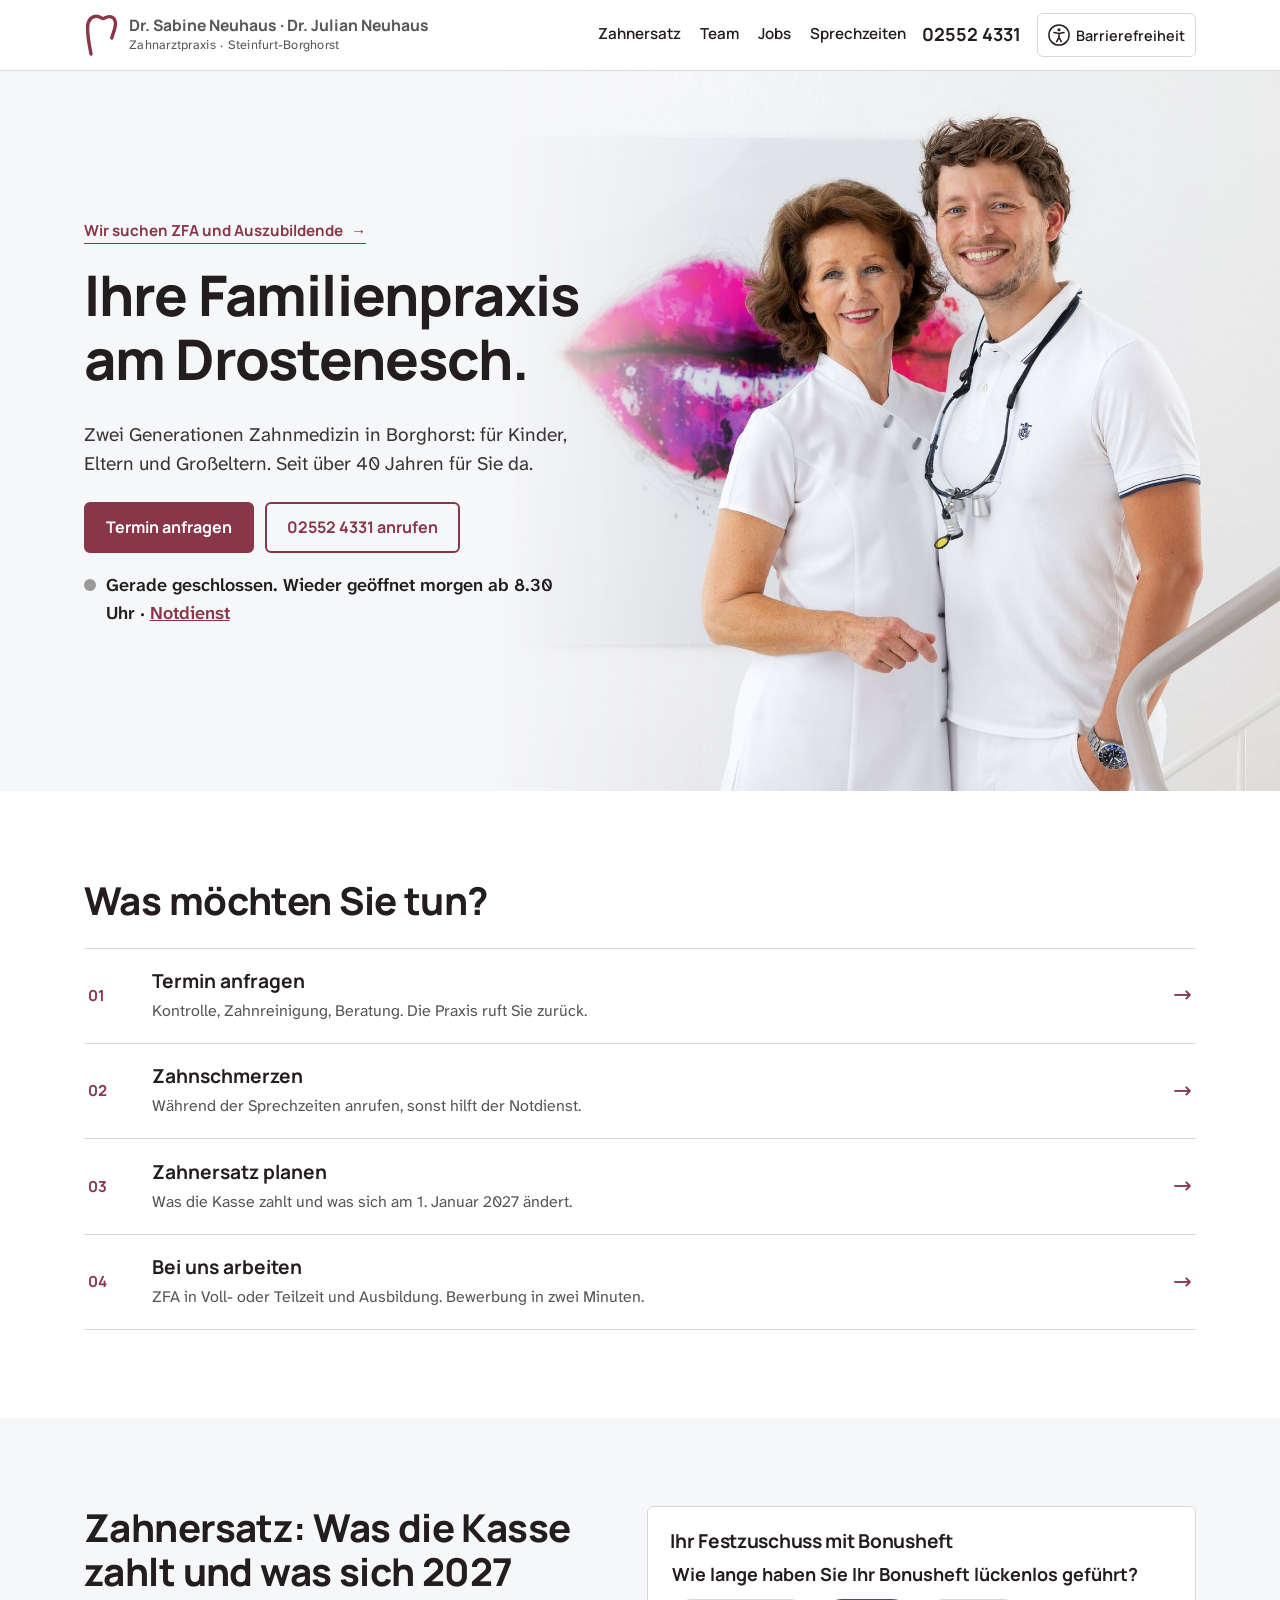
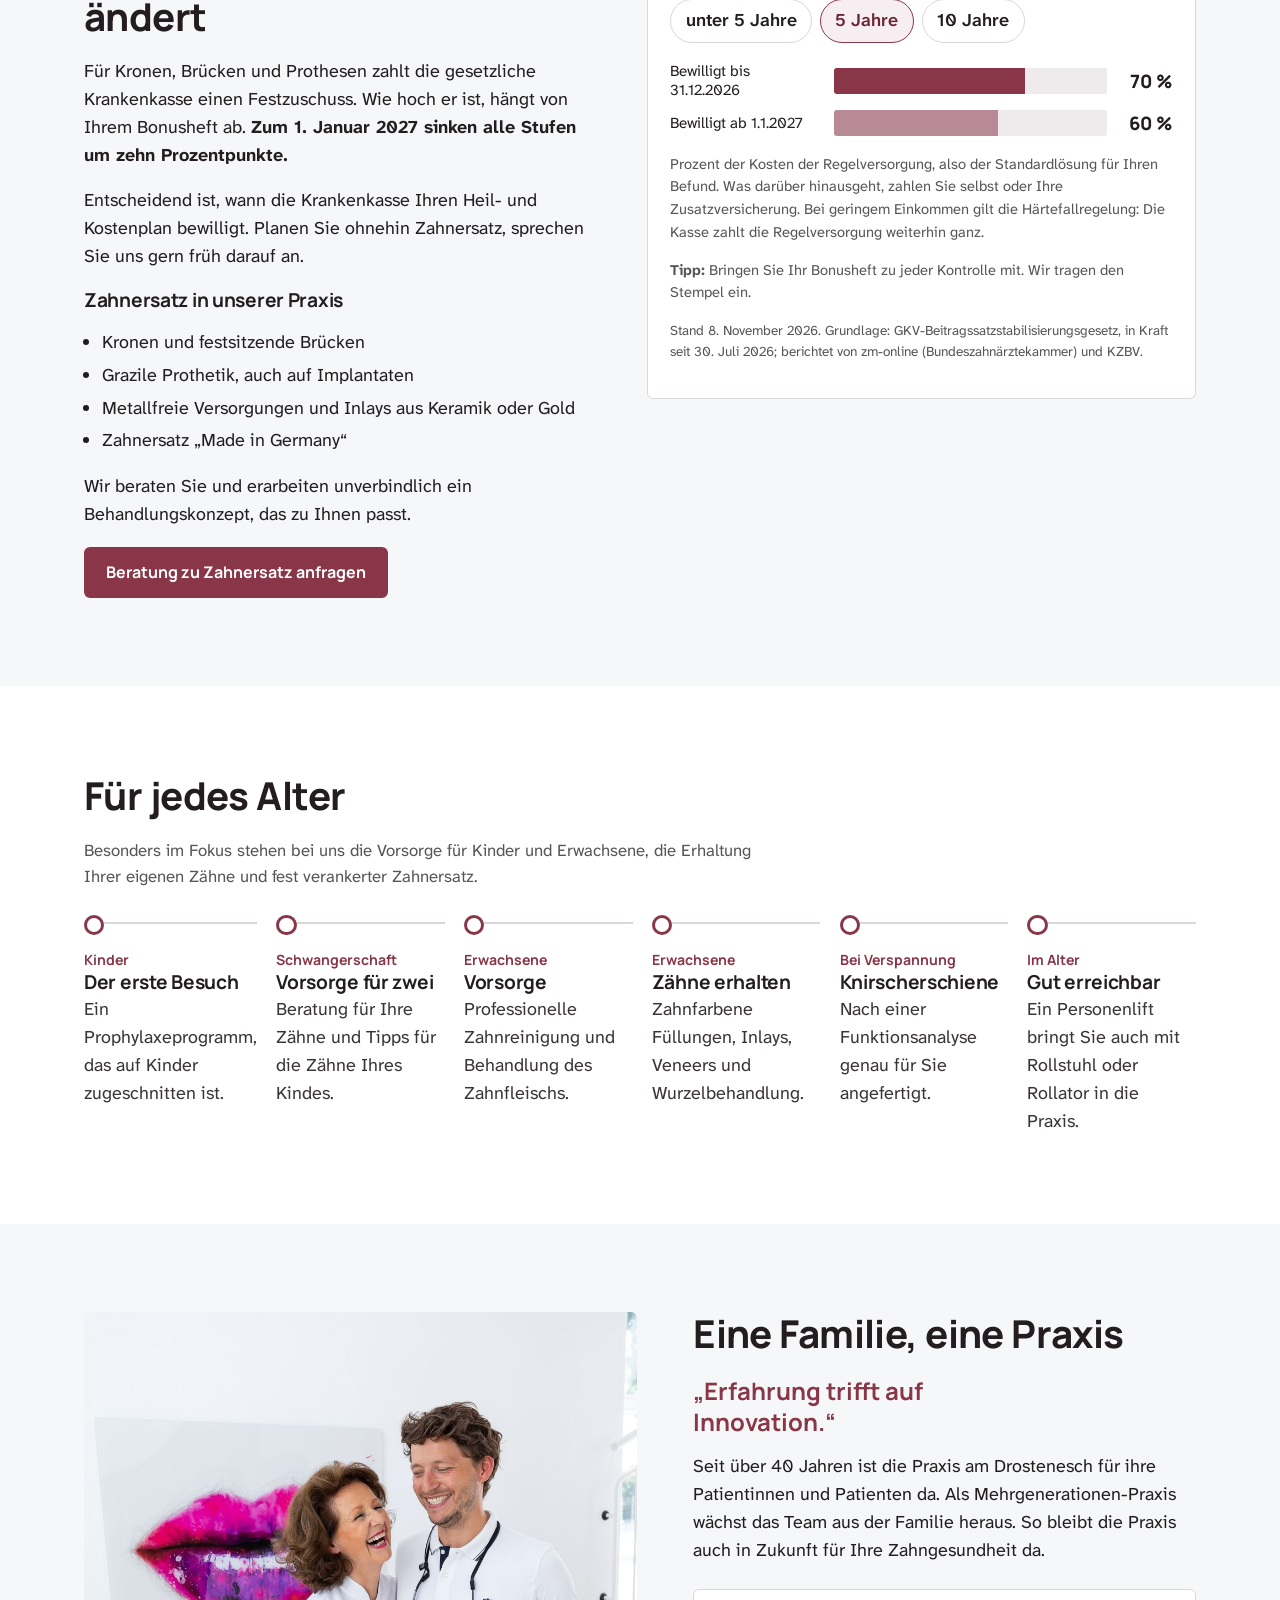
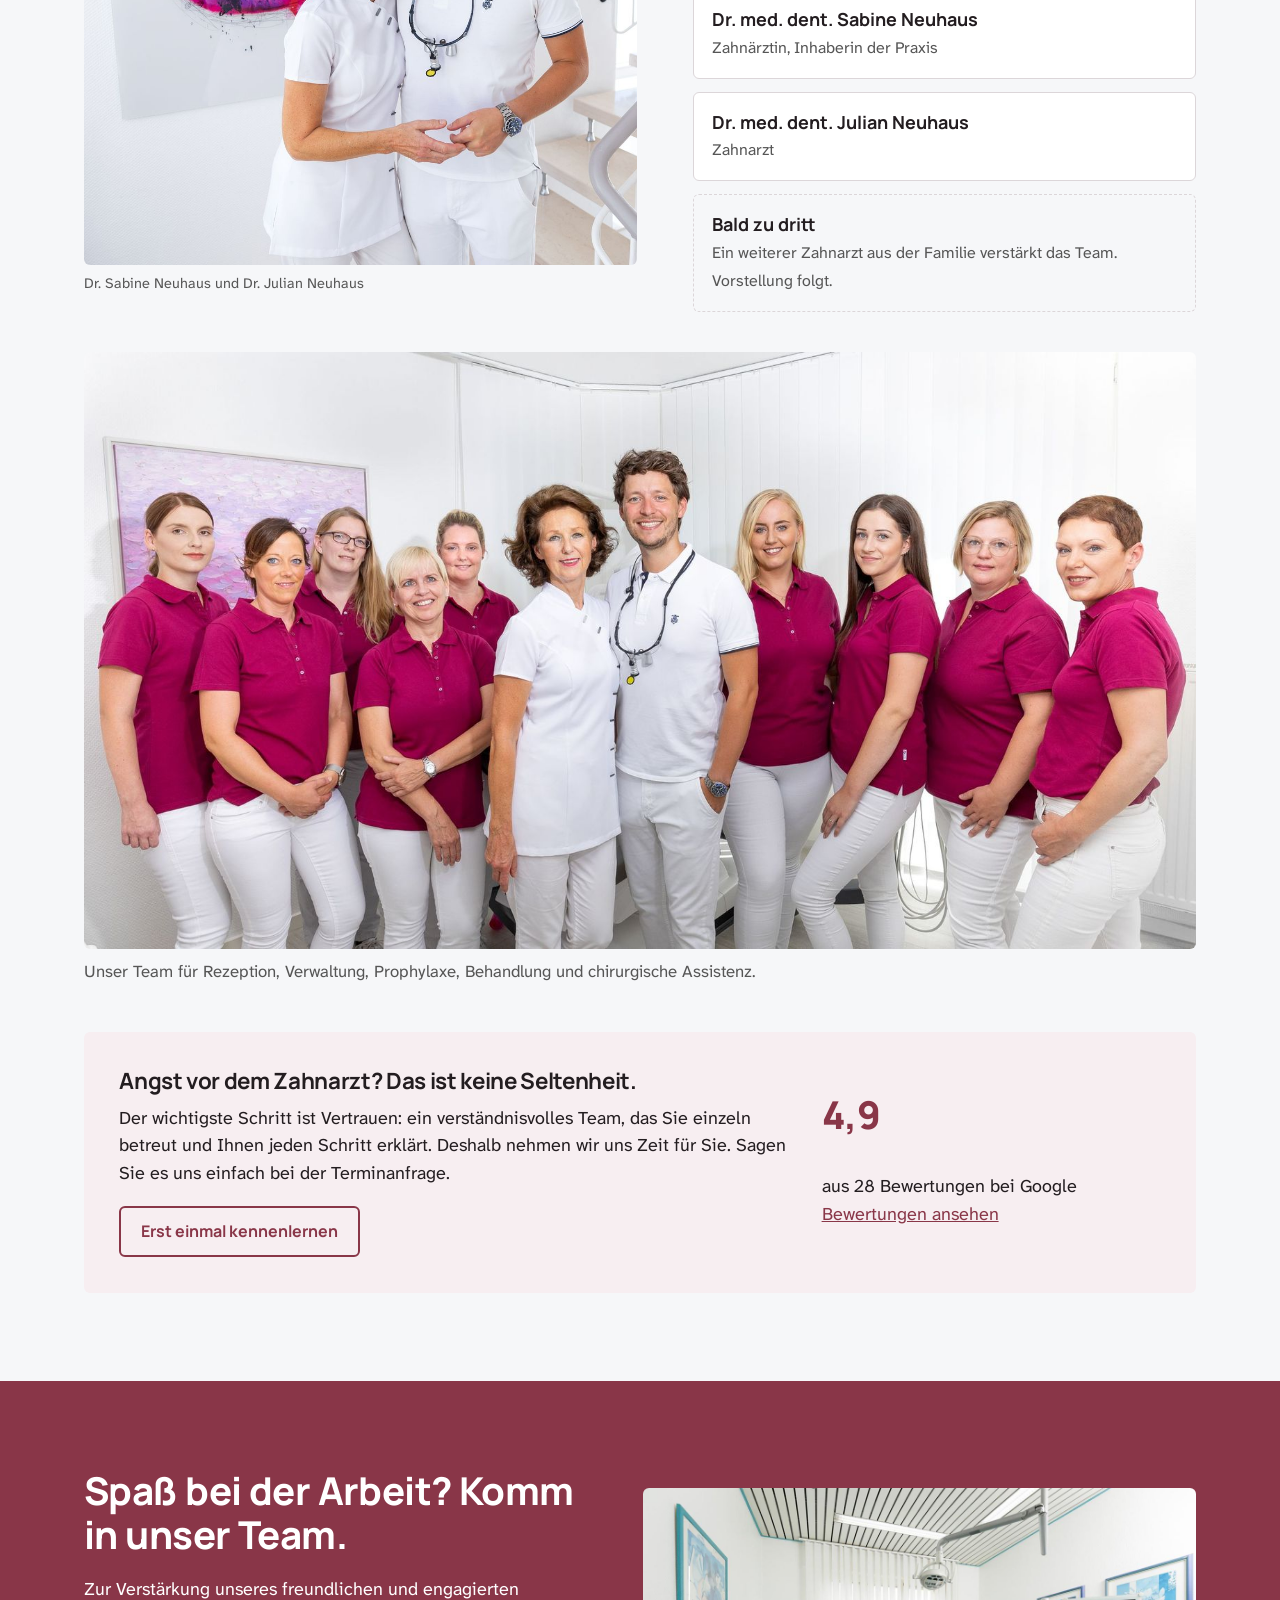
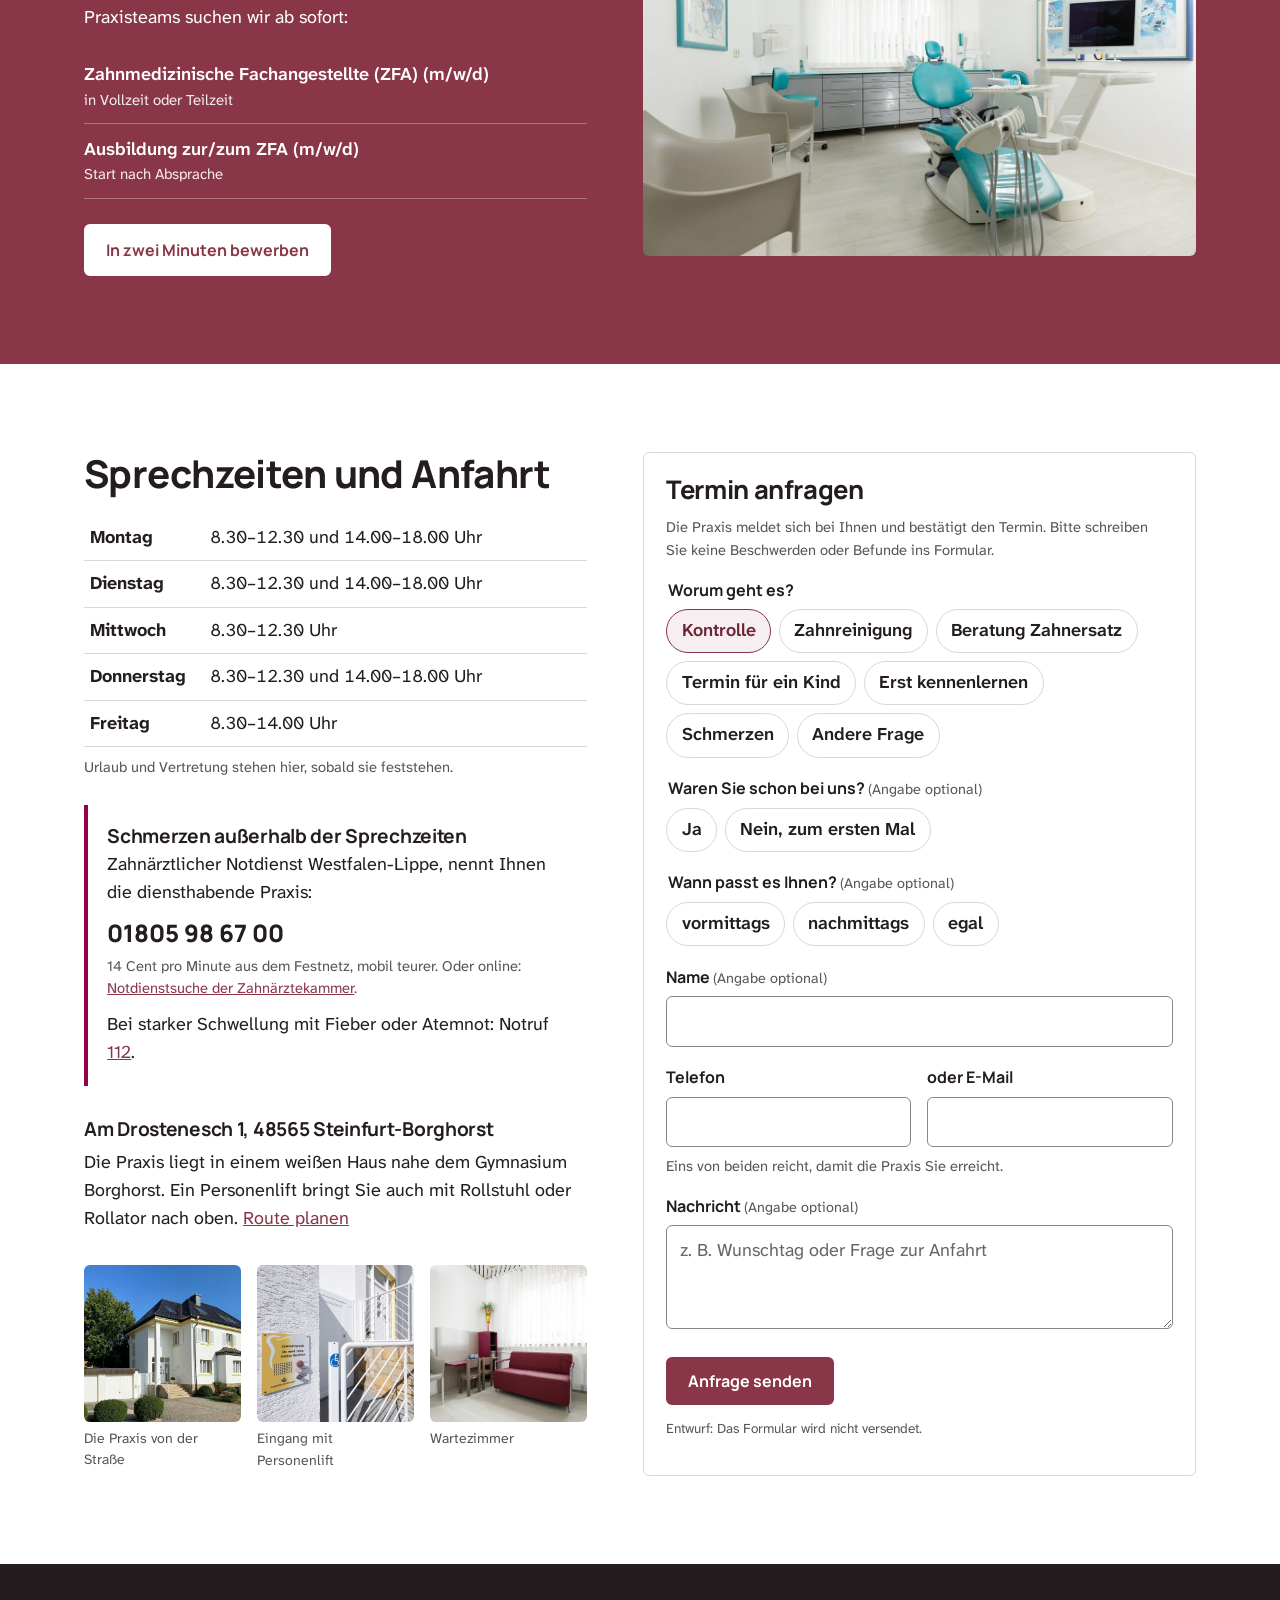
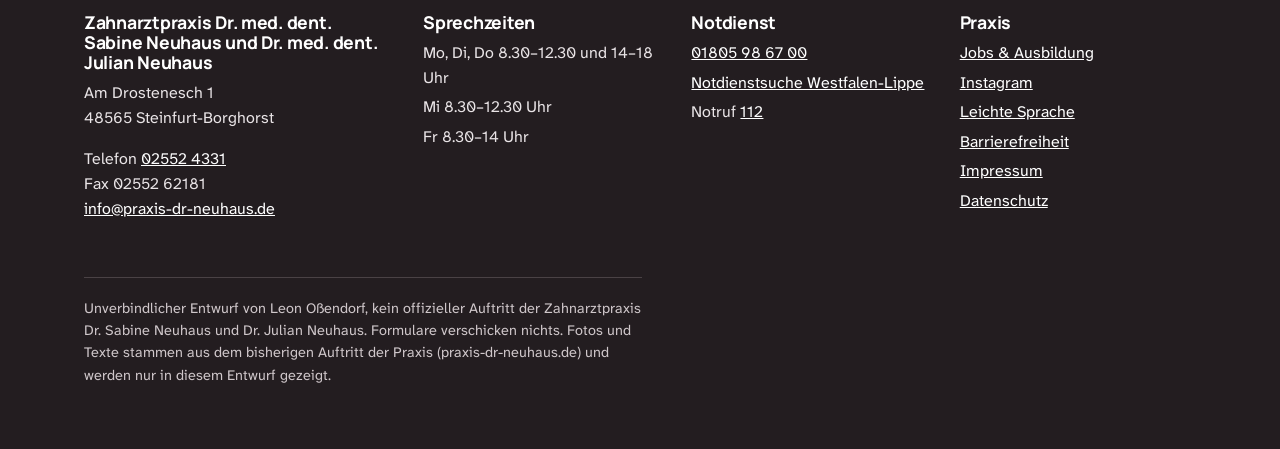
==== commit a6e0806e: "Bildschild und Angaben Mutter/Sohn/Treppenhaus entfernt (Leon) Co-Authored-By: Claude Opus 5.5 <nore" ====
--- a/index.html
+++ b/index.html
@@ -41,8 +41,7 @@
 
 <section class="hero" aria-labelledby="h-start" style="padding:0">
   <div class="hero-bild">
-    <img src="img/hero.jpg" width="1800" height="1286" alt="Dr. Sabine Neuhaus und ihr Sohn Dr. Julian Neuhaus in weißer Praxiskleidung im Treppenhaus der Praxis, hinter ihnen ein großes Gemälde mit pinkfarbenen Lippen." fetchpriority="high">
-    <p class="etikett">Dr. Sabine Neuhaus und Dr. Julian Neuhaus, Mutter und Sohn, im Treppenhaus der Praxis</p>
+    <img src="img/hero.jpg" width="1800" height="1286" alt="Dr. Sabine Neuhaus und Dr. Julian Neuhaus in weißer Praxiskleidung, hinter ihnen ein großes Gemälde mit pinkfarbenen Lippen." fetchpriority="high">
   </div>
   <div class="wrap">
     <div class="hero-text">
@@ -126,22 +125,22 @@
   <div class="wrap">
     <div class="familie">
       <figure class="zeig">
-        <img src="img/duo.jpg" width="1000" height="1000" alt="Dr. Sabine Neuhaus und Dr. Julian Neuhaus lachen gemeinsam vor dem Lippen-Gemälde im Treppenhaus." loading="lazy">
+        <img src="img/duo.jpg" width="1000" height="1000" alt="Dr. Sabine Neuhaus und Dr. Julian Neuhaus lachen gemeinsam vor dem Lippen-Gemälde." loading="lazy">
         <figcaption>Dr. Sabine Neuhaus und Dr. Julian Neuhaus</figcaption>
       </figure>
       <div class="zeig">
         <h2 id="h-familie">Eine Familie, eine Praxis</h2>
         <p class="zitat">„Erfahrung trifft auf Innovation.“</p>
-        <p>Seit über 40 Jahren ist die Praxis am Drostenesch für ihre Patientinnen und Patienten da. Als Mehrgenerationen-Praxis wird das Team durch die beiden Söhne von Dr. Sabine Neuhaus erweitert. So bleibt die Praxis auch in Zukunft für Ihre Zahngesundheit da.</p>
+        <p>Seit über 40 Jahren ist die Praxis am Drostenesch für ihre Patientinnen und Patienten da. Als Mehrgenerationen-Praxis wächst das Team aus der Familie heraus. So bleibt die Praxis auch in Zukunft für Ihre Zahngesundheit da.</p>
         <ul class="aerzte">
           <li><b>Dr. med. dent. Sabine Neuhaus</b><span>Zahnärztin, Inhaberin der Praxis</span></li>
           <li><b>Dr. med. dent. Julian Neuhaus</b><span>Zahnarzt</span></li>
-          <li class="bald"><b>Bald zu dritt</b><span>Der zweite Sohn von Dr. Sabine Neuhaus verstärkt das Team. Vorstellung folgt.</span></li>
+          <li class="bald"><b>Bald zu dritt</b><span>Ein weiterer Zahnarzt aus der Familie verstärkt das Team. Vorstellung folgt.</span></li>
         </ul>
       </div>
     </div>
     <figure class="team-bild zeig">
-      <img src="img/team.jpg" width="1600" height="859" alt="Das Praxisteam: die beiden Zahnärzte in Weiß und neun Mitarbeiterinnen in beerenfarbenen Poloshirts im hellen Treppenhaus." loading="lazy">
+      <img src="img/team.jpg" width="1600" height="859" alt="Das Praxisteam: die beiden Zahnärzte in Weiß und neun Mitarbeiterinnen in beerenfarbenen Poloshirts in der hellen Praxis." loading="lazy">
       <figcaption class="unterzeile" style="margin-top:.6rem">Unser Team für Rezeption, Verwaltung, Prophylaxe, Behandlung und chirurgische Assistenz.</figcaption>
     </figure>
     <div class="angst zeig">
